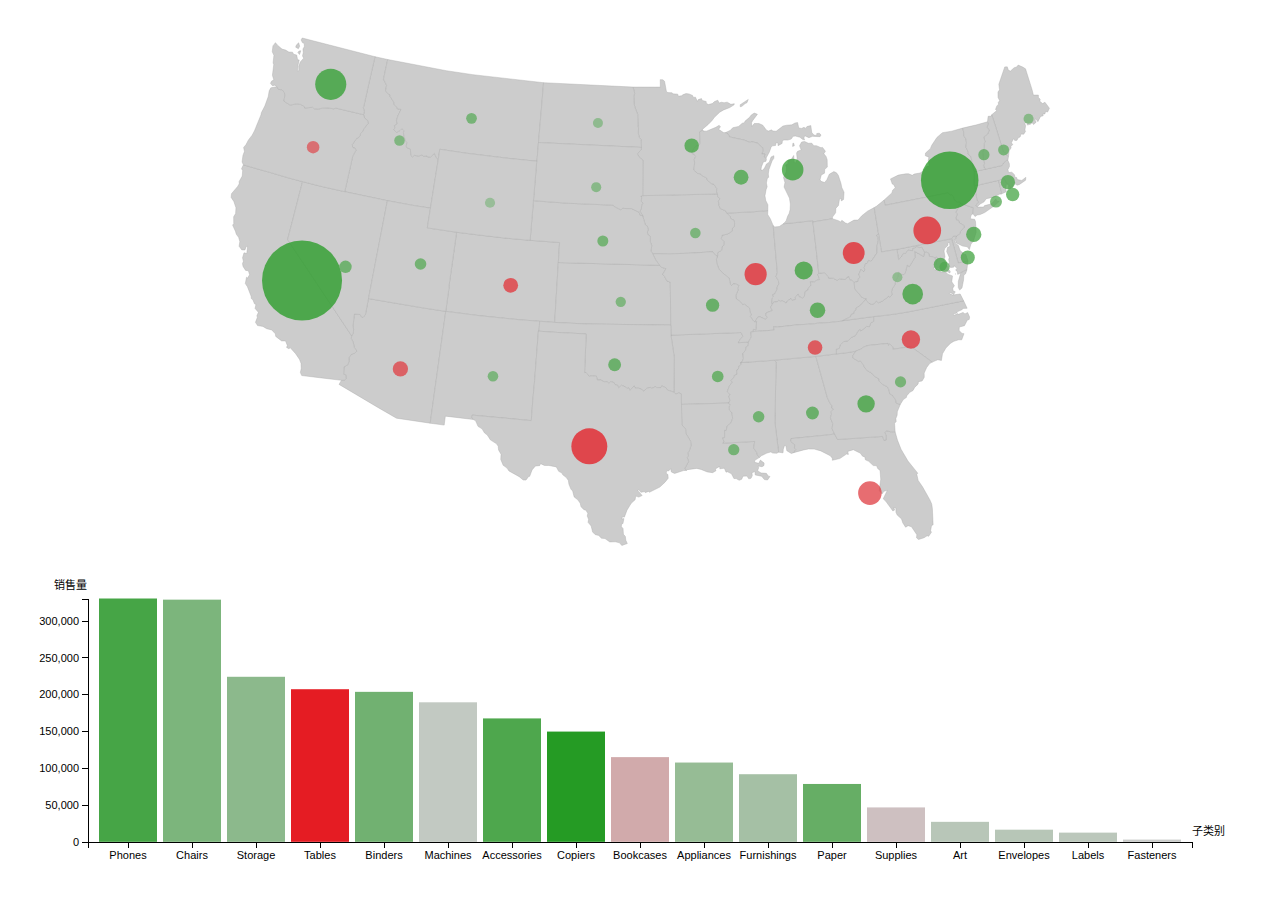
==== dashboard(histogram).html @ 346dd23b "add dashboard(histogram)" ====
<!DOCTYPE html>
<html lang="zh-cn">
<head>
  <meta charset="UTF-8">
  <title>dashboard</title>
  <script src="d3/d3.v3.js"></script>
  <script src="viz(histogram).js"></script>
  <link href="viz.css" rel="stylesheet">
  <style>
    .tooltip {
      position: absolute;
      width: 200px;
      height: auto;
      padding: 10px;
      background-color: white;
      -webkit-border-radius: 10px;
      -moz-border-radius: 10px;
      border-radius: 10px;
      border: 1px #000 solid;
      pointer-events: none;
    }
    .tooltip {
      display: none;
    }
    .tooltip p {
      margin: 0;
      font-family: sans-serif;
      font-size: 14px;
      line-height: 20px;
    }
  </style>
</head>
<body>
  <div id="tooltip-map" class="tooltip"
       style="border: none; background: none; padding: 2px;">
    <p><strong>州：</strong><span id="State-map"></span></p>
    <p><strong>利润：</strong><span id="Profit-map"></span></p>
  </div>
  <div id="tooltip-histogram" class="tooltip"
       style="border: none; background: none; padding: 2px;">
    <p><strong>类别：</strong><span id="Category-histogram"></span></p>
    <p><strong>子类别：</strong><span id="SubCategory-histogram"></span></p>
    <p><strong>销售量：</strong><span id="Sales-histogram"></span></p>
    <p><strong>利润：</strong><span id="Profit-histogram"></span></p>
  </div>
  <svg id="map"></svg>
  <svg id="histogram"></svg>
</body>
  <script>
      const height = innerHeight - 50;
      const width  = document.body.clientWidth;

      const mapHeight = height*2/3;
      const mapWidth = width;
      const histogramHeight = height/3;
      const histogramWidth = width;

      mapSvg = d3.select("#map")
          .attr("height", mapHeight)
          .attr("width", mapWidth);

      histogramSvg = d3.select("#histogram")
          .attr("height", histogramHeight)
          .attr("width", histogramWidth);

      d3.csv("USA_Superstore_Orders_2016_en-US_viz.csv", function (data) {
          map(mapHeight, mapWidth, data);
          histogram(histogramHeight, histogramWidth, data);
      });
  </script>
</html>
---- viz.css ----
.axis path,
.axis line{
    fill: none;
    stroke: black;
    shape-rendering: crispEdges;
}
.axis text {
    font-family: sans-serif;
    font-size: 11px;
}

text {
    font-size: 12px;
}

#tooltip {
    position: absolute;
    width: 200px;
    height: auto;
    padding: 10px;
    background-color: white;
    -webkit-border-radius: 10px;
    -moz-border-radius: 10px;
    border-radius: 10px;
    border: 1px #000 solid;
    pointer-events: none;
}
#tooltip.hidden {
    display: none;
}
#tooltip p {
    margin: 0;
    font-family: sans-serif;
    font-size: 14px;
    line-height: 20px;
}

#nav-bar {
    margin: 0 calc(100% / 4);
    padding-bottom: 26px;
}
#nav-bar div {
    text-align: center;
    width: 20%;
    float: left;
}
a {
    text-decoration: none;
    color: #777777;
}
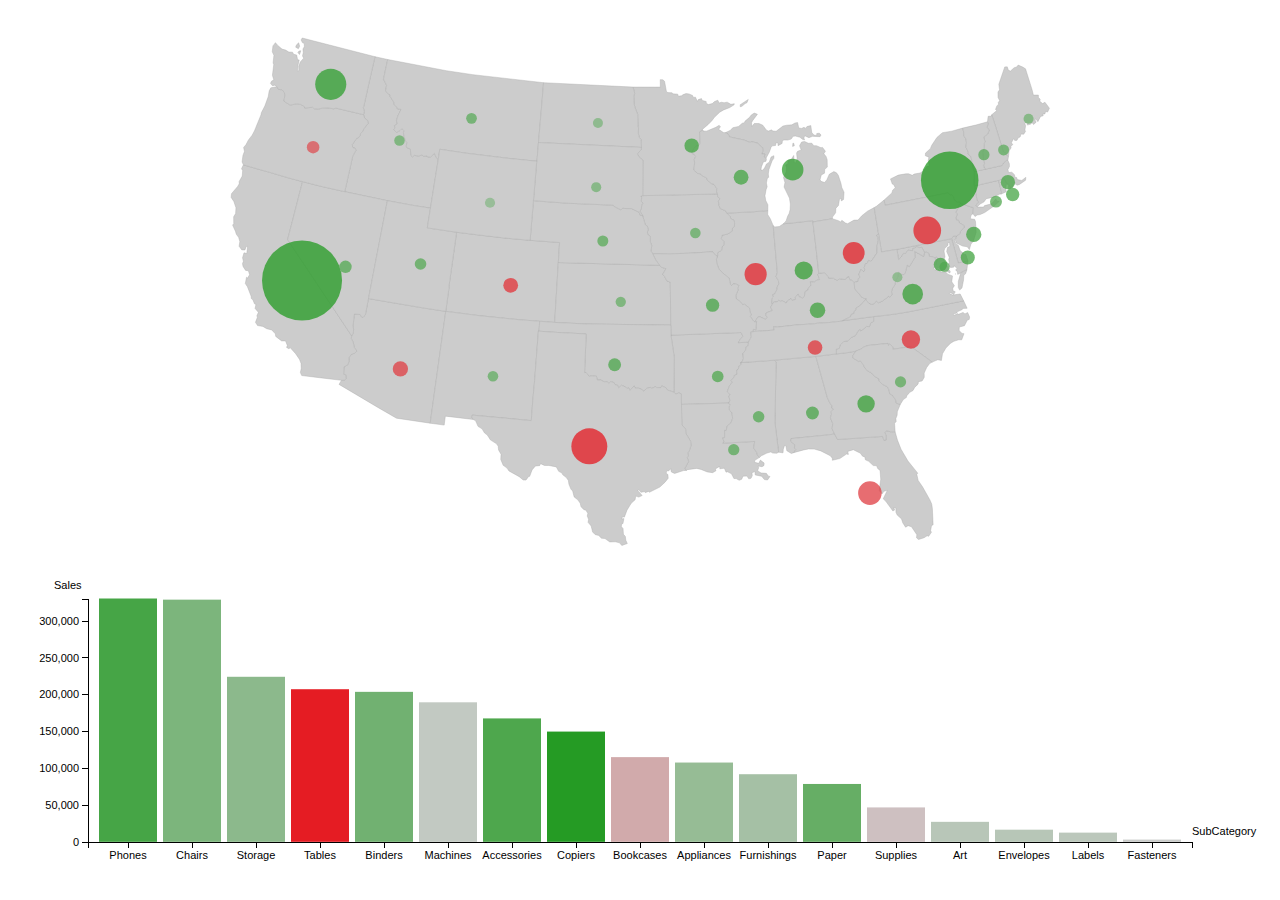
==== commit 79b464fb: "change cn to en @ dashboard" ====
--- a/dashboard(histogram).html
+++ b/dashboard(histogram).html
@@ -33,15 +33,15 @@
 <body>
   <div id="tooltip-map" class="tooltip"
        style="border: none; background: none; padding: 2px;">
-    <p><strong>州：</strong><span id="State-map"></span></p>
-    <p><strong>利润：</strong><span id="Profit-map"></span></p>
+    <p><strong>State: </strong><span id="State-map"></span></p>
+    <p><strong>Profit: </strong><span id="Profit-map"></span></p>
   </div>
   <div id="tooltip-histogram" class="tooltip"
        style="border: none; background: none; padding: 2px;">
-    <p><strong>类别：</strong><span id="Category-histogram"></span></p>
-    <p><strong>子类别：</strong><span id="SubCategory-histogram"></span></p>
-    <p><strong>销售量：</strong><span id="Sales-histogram"></span></p>
-    <p><strong>利润：</strong><span id="Profit-histogram"></span></p>
+    <p><strong>Category: </strong><span id="Category-histogram"></span></p>
+    <p><strong>SubCategory: </strong><span id="SubCategory-histogram"></span></p>
+    <p><strong>Sales: </strong><span id="Sales-histogram"></span></p>
+    <p><strong>Profit: </strong><span id="Profit-histogram"></span></p>
   </div>
   <svg id="map"></svg>
   <svg id="histogram"></svg>
